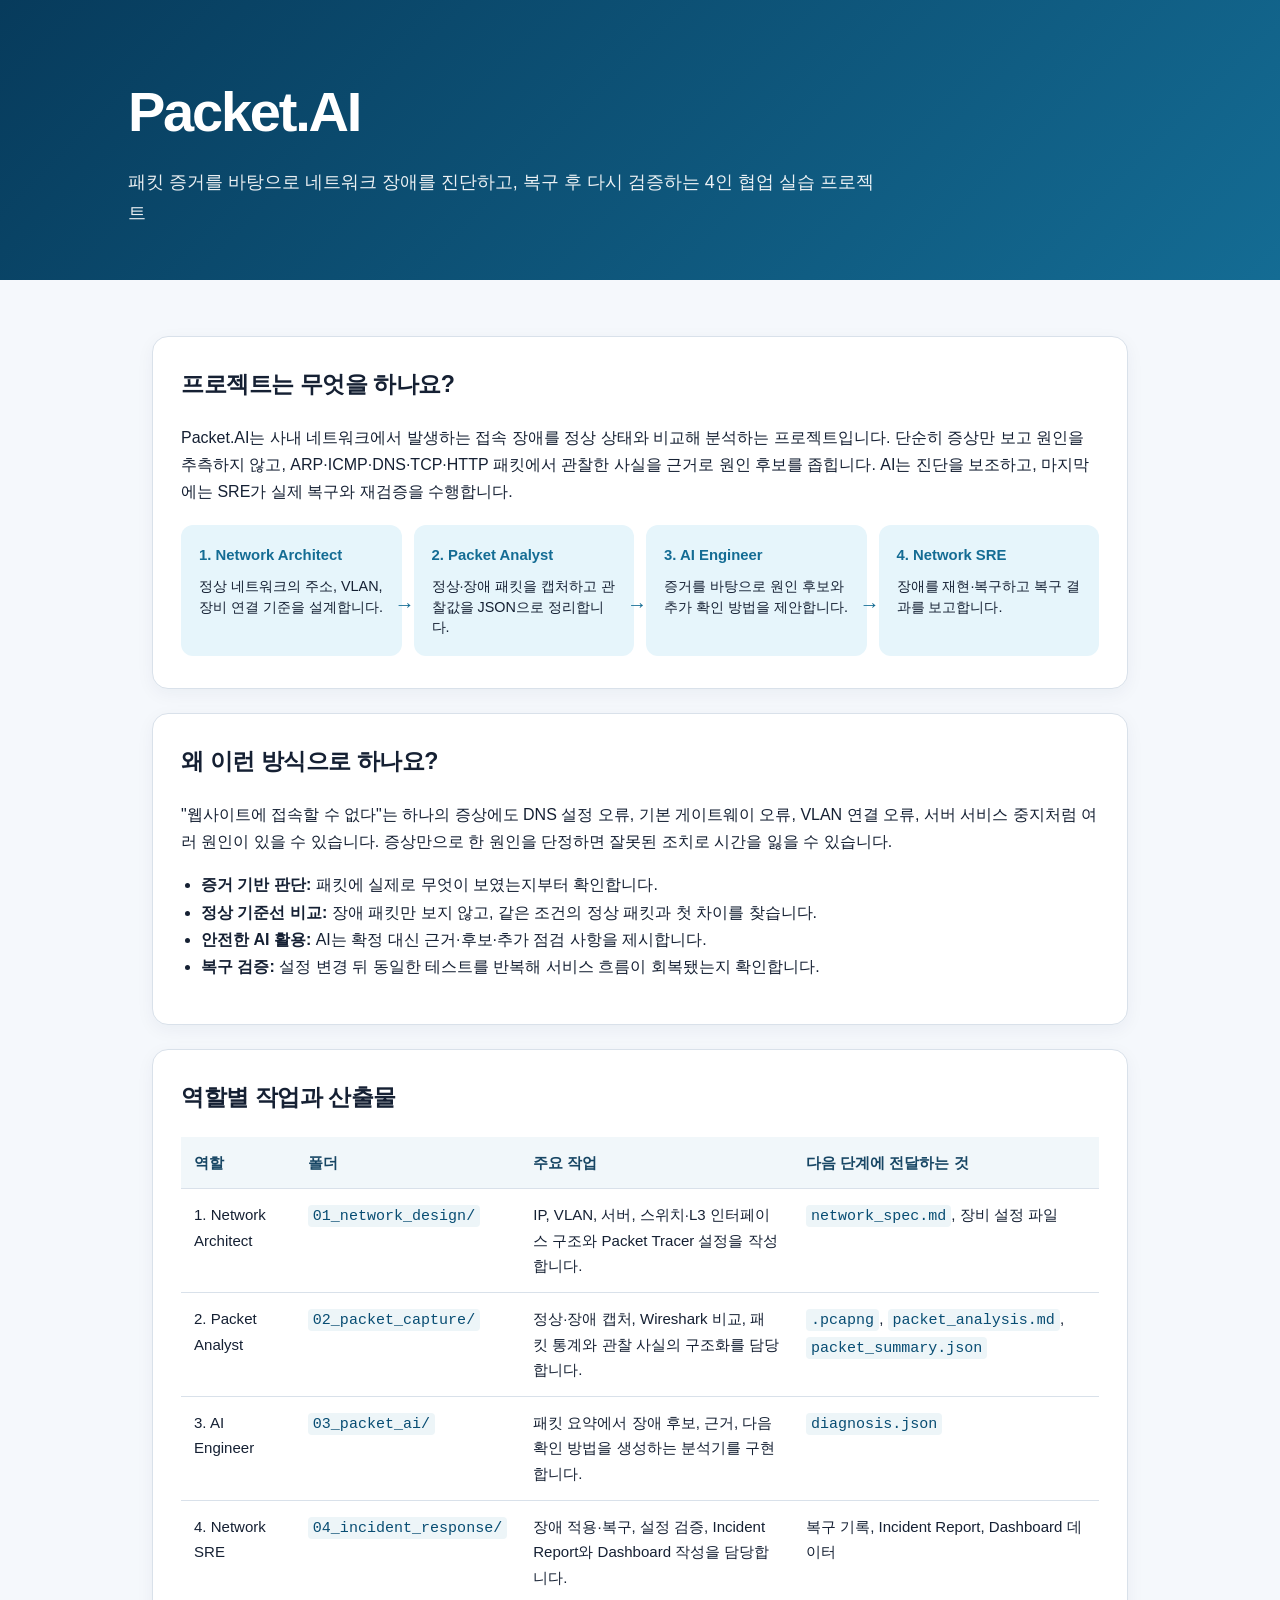
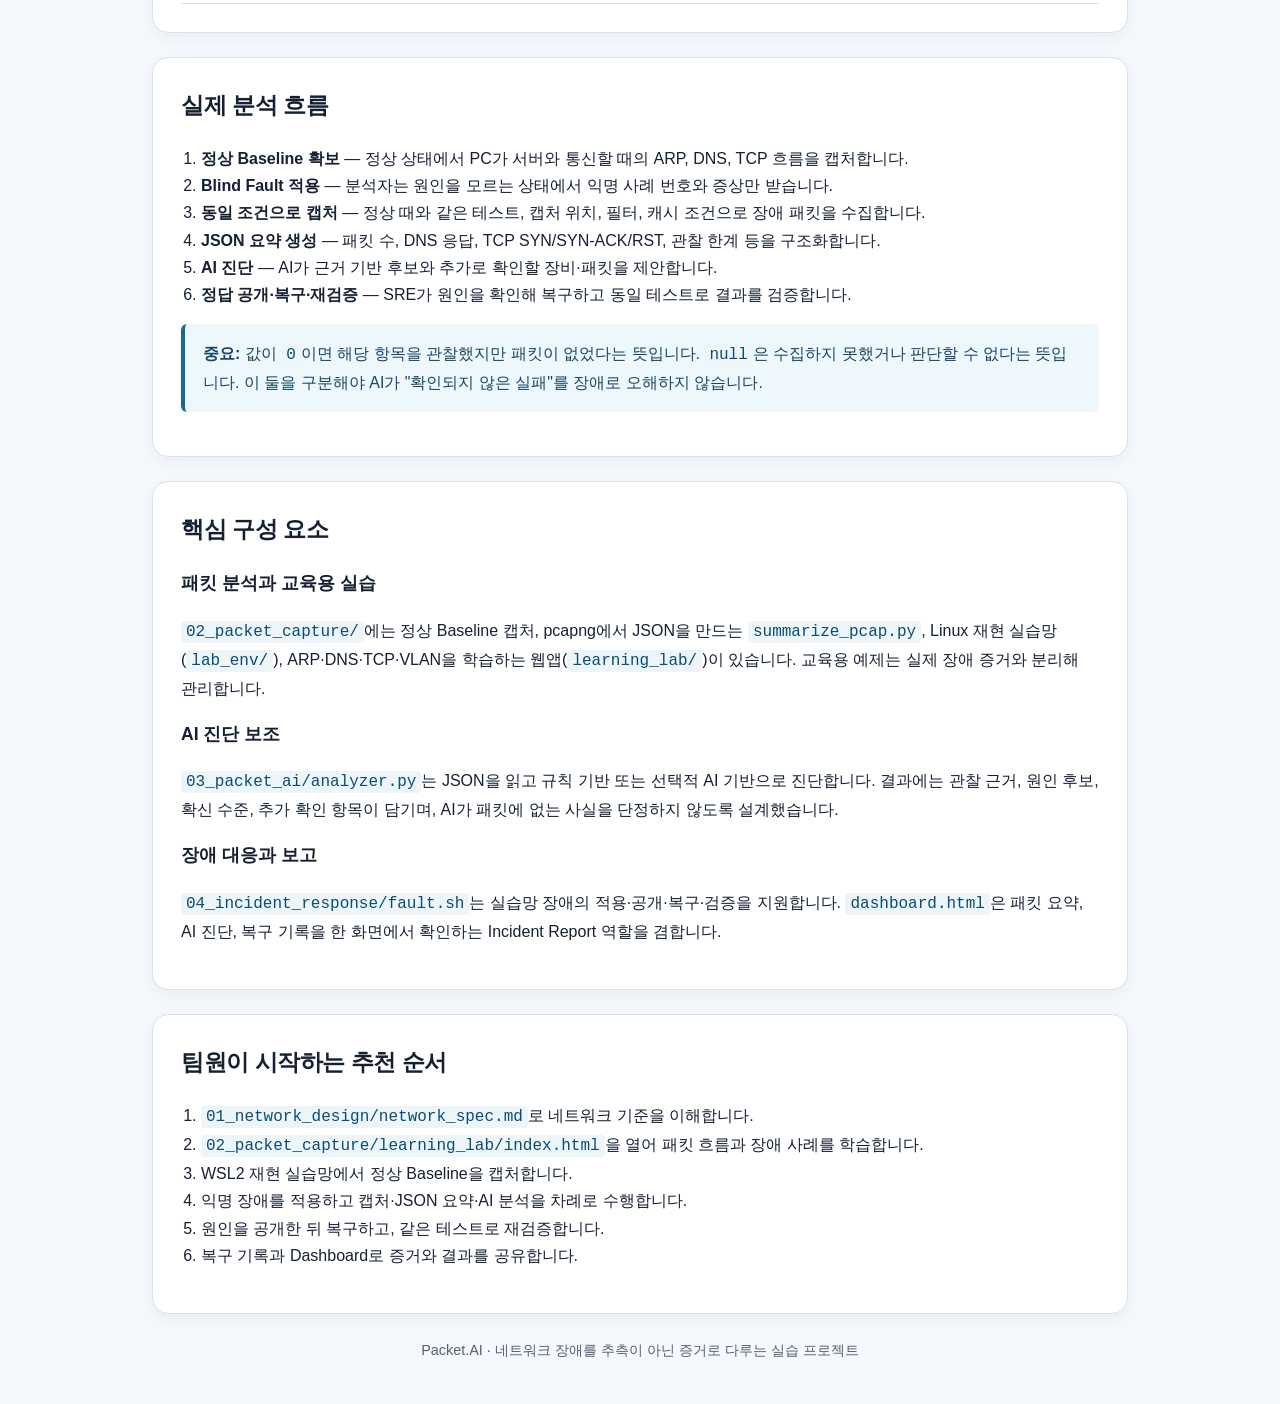
==== 프로젝트_상세_설명.html @ 5815dc3f "docs: 프로젝트 상세 안내 페이지 추가" ====
<!doctype html>
<html lang="ko">
<head>
  <meta charset="utf-8">
  <meta name="viewport" content="width=device-width, initial-scale=1">
  <title>Packet.AI 프로젝트 안내</title>
  <style>
    :root { color-scheme: light; --ink: #152033; --muted: #526174; --line: #d9e1ea; --bg: #f5f8fc; --card: #fff; --accent: #146c94; --accent-soft: #e6f5fb; }
    * { box-sizing: border-box; }
    body { margin: 0; color: var(--ink); background: var(--bg); font-family: "Noto Sans KR", "Malgun Gothic", Arial, sans-serif; line-height: 1.7; }
    header { padding: 64px 24px 52px; color: #fff; background: linear-gradient(135deg, #073b5c, #146c94); }
    header > div, main { max-width: 1024px; margin: 0 auto; }
    h1 { margin: 0 0 8px; font-size: clamp(2rem, 5vw, 3.5rem); letter-spacing: -.04em; }
    h2 { margin-top: 0; font-size: 1.45rem; letter-spacing: -.02em; }
    h3 { font-size: 1.1rem; }
    .subtitle { margin: 0; max-width: 760px; opacity: .92; font-size: 1.12rem; }
    main { padding: 32px 24px 56px; }
    section { margin: 24px 0; padding: 28px; background: var(--card); border: 1px solid var(--line); border-radius: 16px; box-shadow: 0 5px 18px rgba(24, 49, 75, .05); }
    .flow { display: grid; grid-template-columns: repeat(4, 1fr); gap: 12px; margin: 20px 0 4px; }
    .step { position: relative; min-height: 115px; padding: 18px; border-radius: 12px; background: var(--accent-soft); }
    .step strong { display: block; color: var(--accent); font-size: .93rem; }
    .step span { display: block; margin-top: 7px; font-size: .9rem; line-height: 1.45; }
    .step:not(:last-child)::after { position: absolute; top: 47%; right: -13px; z-index: 1; color: var(--accent); content: "→"; font-weight: bold; font-size: 1.25rem; }
    table { width: 100%; border-collapse: collapse; font-size: .94rem; }
    th, td { padding: 13px; border-bottom: 1px solid var(--line); text-align: left; vertical-align: top; }
    th { color: #174664; background: #f1f7fa; }
    code { padding: 2px 5px; color: #084d73; background: #edf5f8; border-radius: 4px; font-family: Consolas, monospace; }
    ol, ul { padding-left: 1.25rem; }
    .note { padding: 16px 18px; color: #174664; background: #eef8fc; border-left: 4px solid var(--accent); border-radius: 6px; }
    footer { color: var(--muted); font-size: .9rem; text-align: center; }
    @media (max-width: 720px) { .flow { grid-template-columns: 1fr 1fr; } .step:nth-child(2)::after { content: ""; } .step:nth-child(1)::after, .step:nth-child(3)::after { right: -12px; } section { padding: 22px; } th, td { padding: 9px; } }
    @media (max-width: 420px) { .flow { grid-template-columns: 1fr; } .step::after { content: "" !important; } }
  </style>
</head>
<body>
  <header>
    <div>
      <h1>Packet.AI</h1>
      <p class="subtitle">패킷 증거를 바탕으로 네트워크 장애를 진단하고, 복구 후 다시 검증하는 4인 협업 실습 프로젝트</p>
    </div>
  </header>
  <main>
    <section>
      <h2>프로젝트는 무엇을 하나요?</h2>
      <p>Packet.AI는 사내 네트워크에서 발생하는 접속 장애를 정상 상태와 비교해 분석하는 프로젝트입니다. 단순히 증상만 보고 원인을 추측하지 않고, ARP·ICMP·DNS·TCP·HTTP 패킷에서 관찰한 사실을 근거로 원인 후보를 좁힙니다. AI는 진단을 보조하고, 마지막에는 SRE가 실제 복구와 재검증을 수행합니다.</p>
      <div class="flow">
        <div class="step"><strong>1. Network Architect</strong><span>정상 네트워크의 주소, VLAN, 장비 연결 기준을 설계합니다.</span></div>
        <div class="step"><strong>2. Packet Analyst</strong><span>정상·장애 패킷을 캡처하고 관찰값을 JSON으로 정리합니다.</span></div>
        <div class="step"><strong>3. AI Engineer</strong><span>증거를 바탕으로 원인 후보와 추가 확인 방법을 제안합니다.</span></div>
        <div class="step"><strong>4. Network SRE</strong><span>장애를 재현·복구하고 복구 결과를 보고합니다.</span></div>
      </div>
    </section>

    <section>
      <h2>왜 이런 방식으로 하나요?</h2>
      <p>"웹사이트에 접속할 수 없다"는 하나의 증상에도 DNS 설정 오류, 기본 게이트웨이 오류, VLAN 연결 오류, 서버 서비스 중지처럼 여러 원인이 있을 수 있습니다. 증상만으로 한 원인을 단정하면 잘못된 조치로 시간을 잃을 수 있습니다.</p>
      <ul>
        <li><strong>증거 기반 판단:</strong> 패킷에 실제로 무엇이 보였는지부터 확인합니다.</li>
        <li><strong>정상 기준선 비교:</strong> 장애 패킷만 보지 않고, 같은 조건의 정상 패킷과 첫 차이를 찾습니다.</li>
        <li><strong>안전한 AI 활용:</strong> AI는 확정 대신 근거·후보·추가 점검 사항을 제시합니다.</li>
        <li><strong>복구 검증:</strong> 설정 변경 뒤 동일한 테스트를 반복해 서비스 흐름이 회복됐는지 확인합니다.</li>
      </ul>
    </section>

    <section>
      <h2>역할별 작업과 산출물</h2>
      <table>
        <thead><tr><th>역할</th><th>폴더</th><th>주요 작업</th><th>다음 단계에 전달하는 것</th></tr></thead>
        <tbody>
          <tr><td>1. Network Architect</td><td><code>01_network_design/</code></td><td>IP, VLAN, 서버, 스위치·L3 인터페이스 구조와 Packet Tracer 설정을 작성합니다.</td><td><code>network_spec.md</code>, 장비 설정 파일</td></tr>
          <tr><td>2. Packet Analyst</td><td><code>02_packet_capture/</code></td><td>정상·장애 캡처, Wireshark 비교, 패킷 통계와 관찰 사실의 구조화를 담당합니다.</td><td><code>.pcapng</code>, <code>packet_analysis.md</code>, <code>packet_summary.json</code></td></tr>
          <tr><td>3. AI Engineer</td><td><code>03_packet_ai/</code></td><td>패킷 요약에서 장애 후보, 근거, 다음 확인 방법을 생성하는 분석기를 구현합니다.</td><td><code>diagnosis.json</code></td></tr>
          <tr><td>4. Network SRE</td><td><code>04_incident_response/</code></td><td>장애 적용·복구, 설정 검증, Incident Report와 Dashboard 작성을 담당합니다.</td><td>복구 기록, Incident Report, Dashboard 데이터</td></tr>
        </tbody>
      </table>
    </section>

    <section>
      <h2>실제 분석 흐름</h2>
      <ol>
        <li><strong>정상 Baseline 확보</strong> — 정상 상태에서 PC가 서버와 통신할 때의 ARP, DNS, TCP 흐름을 캡처합니다.</li>
        <li><strong>Blind Fault 적용</strong> — 분석자는 원인을 모르는 상태에서 익명 사례 번호와 증상만 받습니다.</li>
        <li><strong>동일 조건으로 캡처</strong> — 정상 때와 같은 테스트, 캡처 위치, 필터, 캐시 조건으로 장애 패킷을 수집합니다.</li>
        <li><strong>JSON 요약 생성</strong> — 패킷 수, DNS 응답, TCP SYN/SYN-ACK/RST, 관찰 한계 등을 구조화합니다.</li>
        <li><strong>AI 진단</strong> — AI가 근거 기반 후보와 추가로 확인할 장비·패킷을 제안합니다.</li>
        <li><strong>정답 공개·복구·재검증</strong> — SRE가 원인을 확인해 복구하고 동일 테스트로 결과를 검증합니다.</li>
      </ol>
      <p class="note"><strong>중요:</strong> 값이 <code>0</code>이면 해당 항목을 관찰했지만 패킷이 없었다는 뜻입니다. <code>null</code>은 수집하지 못했거나 판단할 수 없다는 뜻입니다. 이 둘을 구분해야 AI가 "확인되지 않은 실패"를 장애로 오해하지 않습니다.</p>
    </section>

    <section>
      <h2>핵심 구성 요소</h2>
      <h3>패킷 분석과 교육용 실습</h3>
      <p><code>02_packet_capture/</code>에는 정상 Baseline 캡처, pcapng에서 JSON을 만드는 <code>summarize_pcap.py</code>, Linux 재현 실습망(<code>lab_env/</code>), ARP·DNS·TCP·VLAN을 학습하는 웹앱(<code>learning_lab/</code>)이 있습니다. 교육용 예제는 실제 장애 증거와 분리해 관리합니다.</p>
      <h3>AI 진단 보조</h3>
      <p><code>03_packet_ai/analyzer.py</code>는 JSON을 읽고 규칙 기반 또는 선택적 AI 기반으로 진단합니다. 결과에는 관찰 근거, 원인 후보, 확신 수준, 추가 확인 항목이 담기며, AI가 패킷에 없는 사실을 단정하지 않도록 설계했습니다.</p>
      <h3>장애 대응과 보고</h3>
      <p><code>04_incident_response/fault.sh</code>는 실습망 장애의 적용·공개·복구·검증을 지원합니다. <code>dashboard.html</code>은 패킷 요약, AI 진단, 복구 기록을 한 화면에서 확인하는 Incident Report 역할을 겸합니다.</p>
    </section>

    <section>
      <h2>팀원이 시작하는 추천 순서</h2>
      <ol>
        <li><code>01_network_design/network_spec.md</code>로 네트워크 기준을 이해합니다.</li>
        <li><code>02_packet_capture/learning_lab/index.html</code>을 열어 패킷 흐름과 장애 사례를 학습합니다.</li>
        <li>WSL2 재현 실습망에서 정상 Baseline을 캡처합니다.</li>
        <li>익명 장애를 적용하고 캡처·JSON 요약·AI 분석을 차례로 수행합니다.</li>
        <li>원인을 공개한 뒤 복구하고, 같은 테스트로 재검증합니다.</li>
        <li>복구 기록과 Dashboard로 증거와 결과를 공유합니다.</li>
      </ol>
    </section>
    <footer>Packet.AI · 네트워크 장애를 추측이 아닌 증거로 다루는 실습 프로젝트</footer>
  </main>
</body>
</html>
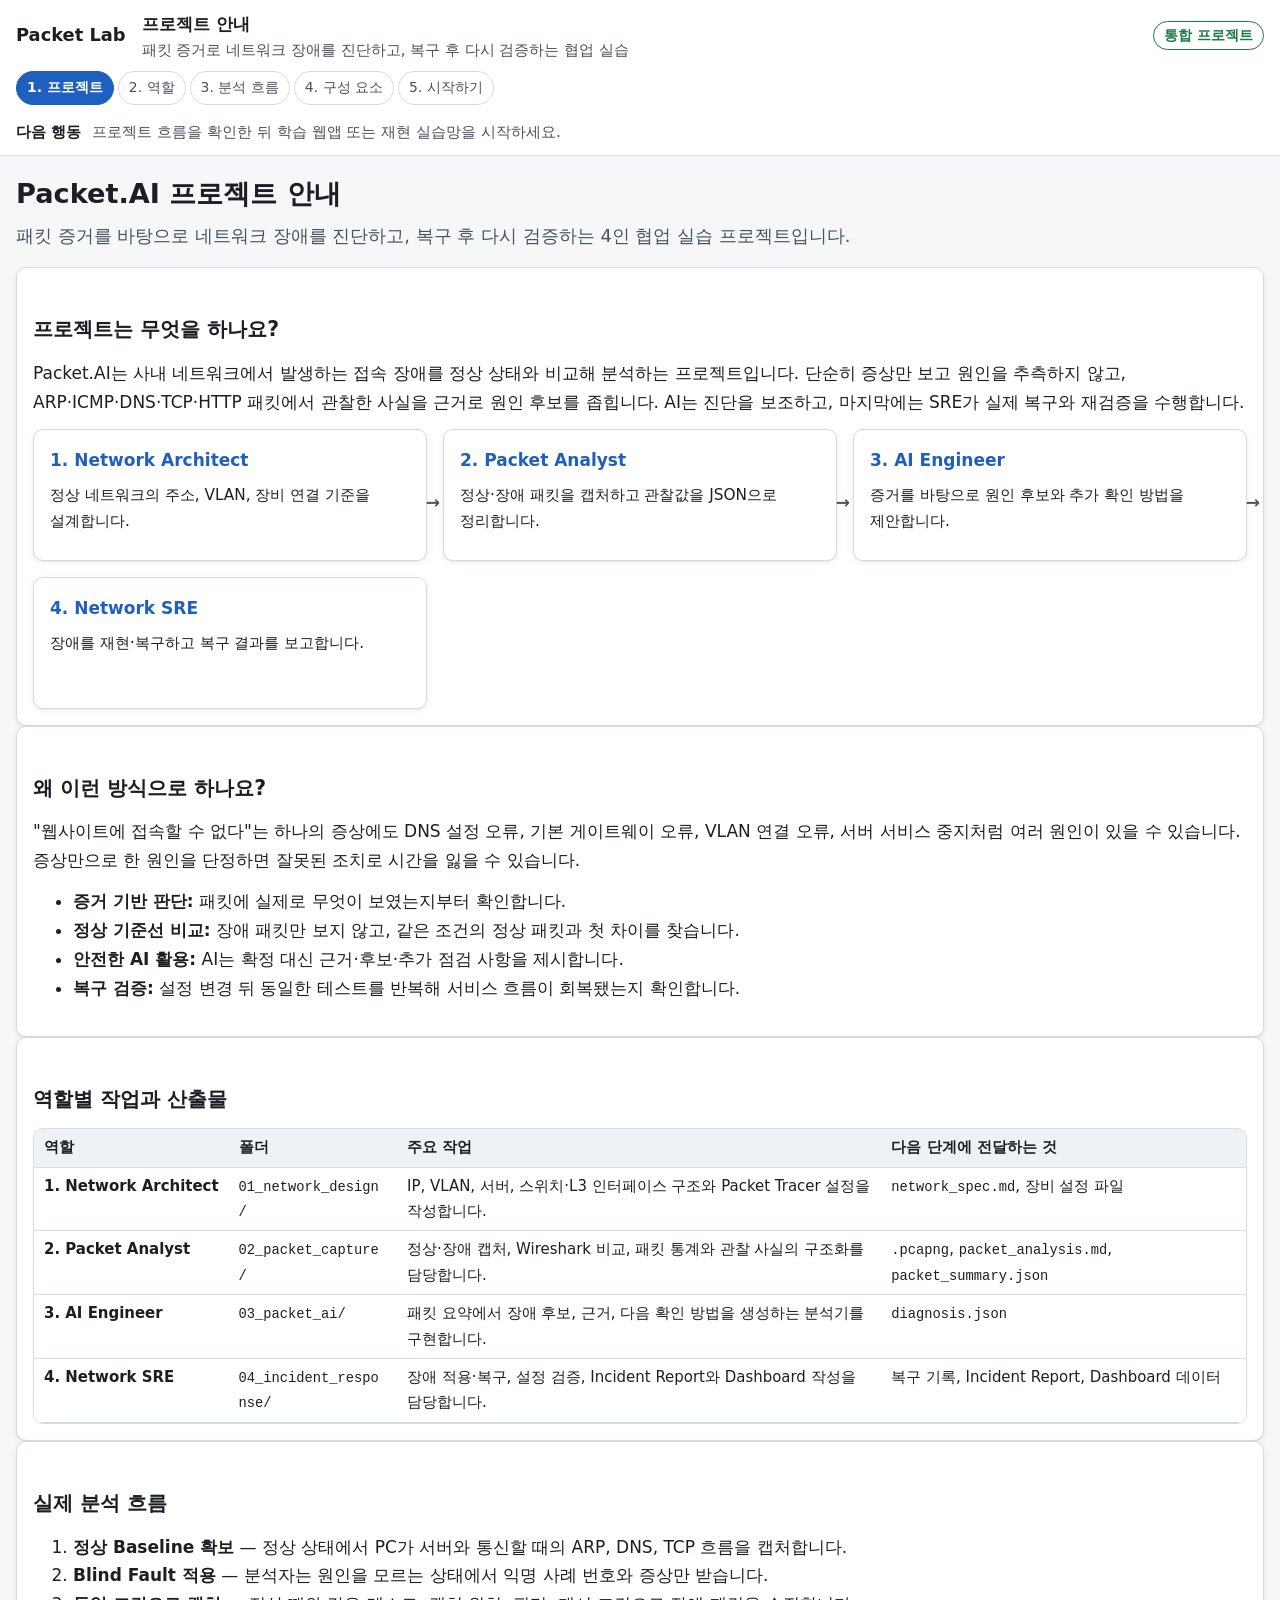
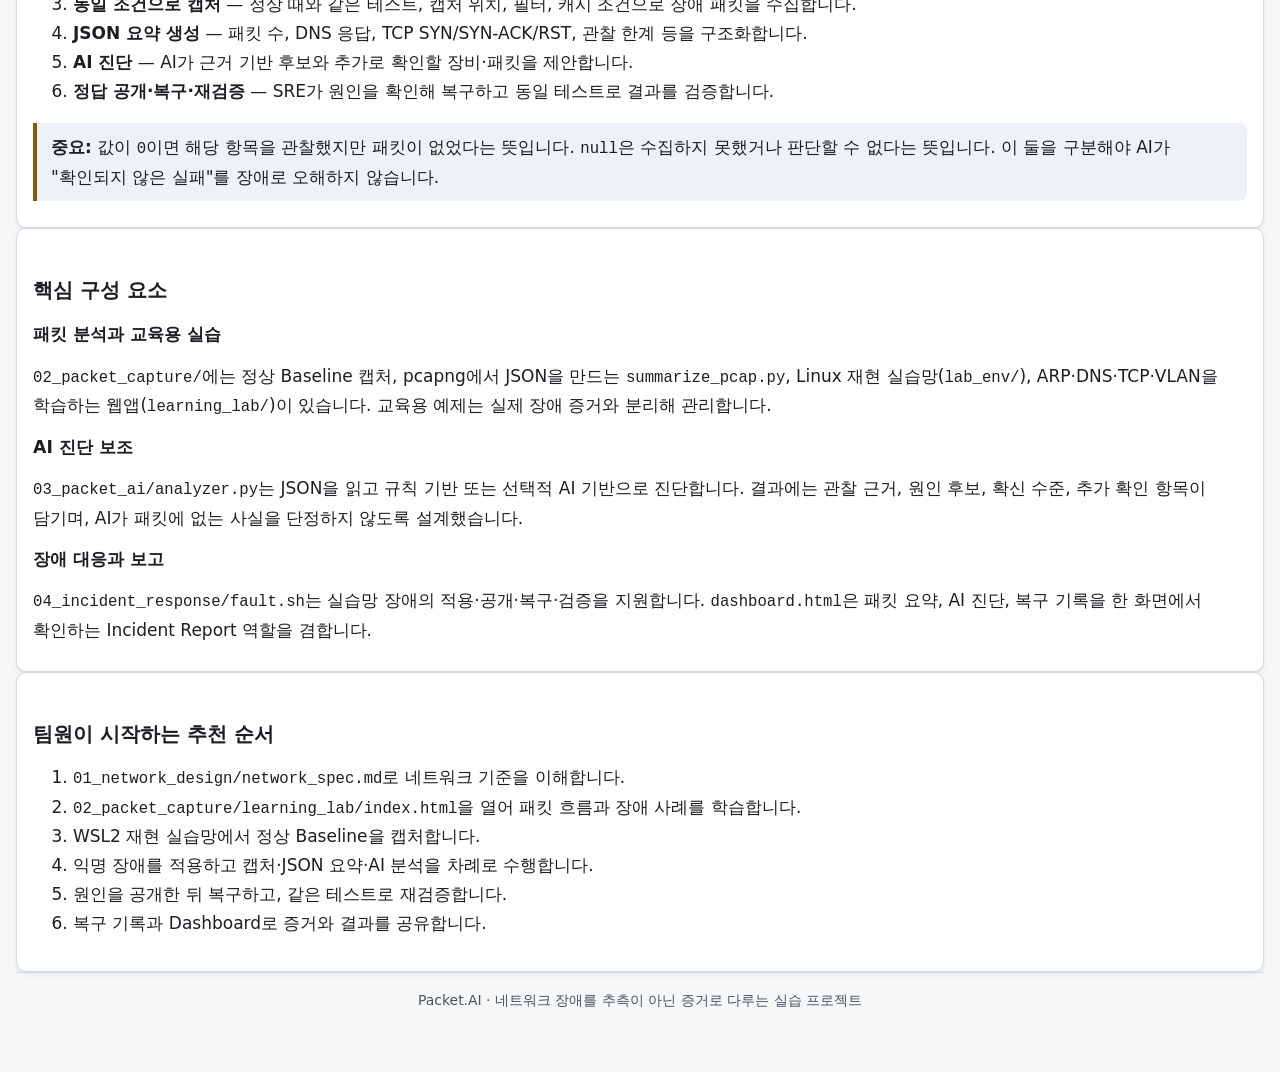
==== commit ccf9f0d9: "style: 프로젝트 안내를 Packet Lab UI와 통일" ====
--- a/프로젝트_상세_설명.html
+++ b/프로젝트_상세_설명.html
@@ -4,54 +4,59 @@
   <meta charset="utf-8">
   <meta name="viewport" content="width=device-width, initial-scale=1">
   <title>Packet.AI 프로젝트 안내</title>
+  <link rel="stylesheet" href="02_packet_capture/learning_lab/styles.css">
   <style>
-    :root { color-scheme: light; --ink: #152033; --muted: #526174; --line: #d9e1ea; --bg: #f5f8fc; --card: #fff; --accent: #146c94; --accent-soft: #e6f5fb; }
-    * { box-sizing: border-box; }
-    body { margin: 0; color: var(--ink); background: var(--bg); font-family: "Noto Sans KR", "Malgun Gothic", Arial, sans-serif; line-height: 1.7; }
-    header { padding: 64px 24px 52px; color: #fff; background: linear-gradient(135deg, #073b5c, #146c94); }
-    header > div, main { max-width: 1024px; margin: 0 auto; }
-    h1 { margin: 0 0 8px; font-size: clamp(2rem, 5vw, 3.5rem); letter-spacing: -.04em; }
-    h2 { margin-top: 0; font-size: 1.45rem; letter-spacing: -.02em; }
-    h3 { font-size: 1.1rem; }
-    .subtitle { margin: 0; max-width: 760px; opacity: .92; font-size: 1.12rem; }
-    main { padding: 32px 24px 56px; }
-    section { margin: 24px 0; padding: 28px; background: var(--card); border: 1px solid var(--line); border-radius: 16px; box-shadow: 0 5px 18px rgba(24, 49, 75, .05); }
-    .flow { display: grid; grid-template-columns: repeat(4, 1fr); gap: 12px; margin: 20px 0 4px; }
-    .step { position: relative; min-height: 115px; padding: 18px; border-radius: 12px; background: var(--accent-soft); }
-    .step strong { display: block; color: var(--accent); font-size: .93rem; }
-    .step span { display: block; margin-top: 7px; font-size: .9rem; line-height: 1.45; }
-    .step:not(:last-child)::after { position: absolute; top: 47%; right: -13px; z-index: 1; color: var(--accent); content: "→"; font-weight: bold; font-size: 1.25rem; }
-    table { width: 100%; border-collapse: collapse; font-size: .94rem; }
-    th, td { padding: 13px; border-bottom: 1px solid var(--line); text-align: left; vertical-align: top; }
-    th { color: #174664; background: #f1f7fa; }
-    code { padding: 2px 5px; color: #084d73; background: #edf5f8; border-radius: 4px; font-family: Consolas, monospace; }
-    ol, ul { padding-left: 1.25rem; }
-    .note { padding: 16px 18px; color: #174664; background: #eef8fc; border-left: 4px solid var(--accent); border-radius: 6px; }
-    footer { color: var(--muted); font-size: .9rem; text-align: center; }
-    @media (max-width: 720px) { .flow { grid-template-columns: 1fr 1fr; } .step:nth-child(2)::after { content: ""; } .step:nth-child(1)::after, .step:nth-child(3)::after { right: -12px; } section { padding: 22px; } th, td { padding: 9px; } }
-    @media (max-width: 420px) { .flow { grid-template-columns: 1fr; } .step::after { content: "" !important; } }
+    .project-hero { margin-bottom: 16px; }
+    .project-hero h1 { margin-top: 0; }
+    .flow-card { position: relative; min-height: 132px; }
+    .flow-card strong { display: block; margin-bottom: 8px; color: var(--accent); }
+    .flow-card p { margin: 0; font-size: .9rem; }
+    .flow-card:not(:last-child)::after { content: "→"; position: absolute; right: -14px; top: 45%; z-index: 2; color: var(--ink-2); font-weight: 800; }
+    .project-table th { position: static; }
+    .project-table td:first-child { white-space: nowrap; font-weight: 700; }
+    .project-footer { text-align: center; }
+    @media (max-width: 800px) { .flow-card:not(:last-child)::after { display: none; } .project-table td:first-child { white-space: normal; } }
   </style>
 </head>
 <body>
-  <header>
-    <div>
-      <h1>Packet.AI</h1>
-      <p class="subtitle">패킷 증거를 바탕으로 네트워크 장애를 진단하고, 복구 후 다시 검증하는 4인 협업 실습 프로젝트</p>
+  <a class="skip" href="#main">본문으로 건너뛰기</a>
+  <header class="topbar">
+    <div class="topbar-inner">
+      <a class="brand" href="#main">Packet Lab</a>
+      <div class="unit">
+        <div class="unit-title">프로젝트 안내</div>
+        <div class="unit-goal">패킷 증거로 네트워크 장애를 진단하고, 복구 후 다시 검증하는 협업 실습</div>
+      </div>
+      <div class="top-tools"><span class="badge badge-real">통합 프로젝트</span></div>
     </div>
+    <nav class="flow-nav" aria-label="프로젝트 안내 목차">
+      <ol>
+        <li><a href="#overview" aria-current="page">프로젝트</a></li>
+        <li><a href="#roles">역할</a></li>
+        <li><a href="#process">분석 흐름</a></li>
+        <li><a href="#components">구성 요소</a></li>
+        <li><a href="#start">시작하기</a></li>
+      </ol>
+    </nav>
+    <div class="next-action"><strong>다음 행동</strong> <span>프로젝트 흐름을 확인한 뒤 학습 웹앱 또는 재현 실습망을 시작하세요.</span></div>
   </header>
-  <main>
-    <section>
+  <main id="main" tabindex="-1">
+    <section id="overview" class="project-hero">
+      <h1>Packet.AI 프로젝트 안내</h1>
+      <p class="lead">패킷 증거를 바탕으로 네트워크 장애를 진단하고, 복구 후 다시 검증하는 4인 협업 실습 프로젝트입니다.</p>
+    </section>
+    <section class="card stack">
       <h2>프로젝트는 무엇을 하나요?</h2>
       <p>Packet.AI는 사내 네트워크에서 발생하는 접속 장애를 정상 상태와 비교해 분석하는 프로젝트입니다. 단순히 증상만 보고 원인을 추측하지 않고, ARP·ICMP·DNS·TCP·HTTP 패킷에서 관찰한 사실을 근거로 원인 후보를 좁힙니다. AI는 진단을 보조하고, 마지막에는 SRE가 실제 복구와 재검증을 수행합니다.</p>
-      <div class="flow">
-        <div class="step"><strong>1. Network Architect</strong><span>정상 네트워크의 주소, VLAN, 장비 연결 기준을 설계합니다.</span></div>
-        <div class="step"><strong>2. Packet Analyst</strong><span>정상·장애 패킷을 캡처하고 관찰값을 JSON으로 정리합니다.</span></div>
-        <div class="step"><strong>3. AI Engineer</strong><span>증거를 바탕으로 원인 후보와 추가 확인 방법을 제안합니다.</span></div>
-        <div class="step"><strong>4. Network SRE</strong><span>장애를 재현·복구하고 복구 결과를 보고합니다.</span></div>
+      <div class="grid grid-2">
+        <div class="card flow-card"><strong>1. Network Architect</strong><p>정상 네트워크의 주소, VLAN, 장비 연결 기준을 설계합니다.</p></div>
+        <div class="card flow-card"><strong>2. Packet Analyst</strong><p>정상·장애 패킷을 캡처하고 관찰값을 JSON으로 정리합니다.</p></div>
+        <div class="card flow-card"><strong>3. AI Engineer</strong><p>증거를 바탕으로 원인 후보와 추가 확인 방법을 제안합니다.</p></div>
+        <div class="card flow-card"><strong>4. Network SRE</strong><p>장애를 재현·복구하고 복구 결과를 보고합니다.</p></div>
       </div>
     </section>
 
-    <section>
+    <section class="card stack">
       <h2>왜 이런 방식으로 하나요?</h2>
       <p>"웹사이트에 접속할 수 없다"는 하나의 증상에도 DNS 설정 오류, 기본 게이트웨이 오류, VLAN 연결 오류, 서버 서비스 중지처럼 여러 원인이 있을 수 있습니다. 증상만으로 한 원인을 단정하면 잘못된 조치로 시간을 잃을 수 있습니다.</p>
       <ul>
@@ -62,9 +67,9 @@
       </ul>
     </section>
 
-    <section>
+    <section id="roles" class="card stack">
       <h2>역할별 작업과 산출물</h2>
-      <table>
+      <div class="table-wrap"><table class="project-table">
         <thead><tr><th>역할</th><th>폴더</th><th>주요 작업</th><th>다음 단계에 전달하는 것</th></tr></thead>
         <tbody>
           <tr><td>1. Network Architect</td><td><code>01_network_design/</code></td><td>IP, VLAN, 서버, 스위치·L3 인터페이스 구조와 Packet Tracer 설정을 작성합니다.</td><td><code>network_spec.md</code>, 장비 설정 파일</td></tr>
@@ -72,10 +77,10 @@
           <tr><td>3. AI Engineer</td><td><code>03_packet_ai/</code></td><td>패킷 요약에서 장애 후보, 근거, 다음 확인 방법을 생성하는 분석기를 구현합니다.</td><td><code>diagnosis.json</code></td></tr>
           <tr><td>4. Network SRE</td><td><code>04_incident_response/</code></td><td>장애 적용·복구, 설정 검증, Incident Report와 Dashboard 작성을 담당합니다.</td><td>복구 기록, Incident Report, Dashboard 데이터</td></tr>
         </tbody>
-      </table>
+      </table></div>
     </section>
 
-    <section>
+    <section id="process" class="card stack">
       <h2>실제 분석 흐름</h2>
       <ol>
         <li><strong>정상 Baseline 확보</strong> — 정상 상태에서 PC가 서버와 통신할 때의 ARP, DNS, TCP 흐름을 캡처합니다.</li>
@@ -85,10 +90,10 @@
         <li><strong>AI 진단</strong> — AI가 근거 기반 후보와 추가로 확인할 장비·패킷을 제안합니다.</li>
         <li><strong>정답 공개·복구·재검증</strong> — SRE가 원인을 확인해 복구하고 동일 테스트로 결과를 검증합니다.</li>
       </ol>
-      <p class="note"><strong>중요:</strong> 값이 <code>0</code>이면 해당 항목을 관찰했지만 패킷이 없었다는 뜻입니다. <code>null</code>은 수집하지 못했거나 판단할 수 없다는 뜻입니다. 이 둘을 구분해야 AI가 "확인되지 않은 실패"를 장애로 오해하지 않습니다.</p>
+      <p class="callout warn"><strong>중요:</strong> 값이 <code>0</code>이면 해당 항목을 관찰했지만 패킷이 없었다는 뜻입니다. <code>null</code>은 수집하지 못했거나 판단할 수 없다는 뜻입니다. 이 둘을 구분해야 AI가 "확인되지 않은 실패"를 장애로 오해하지 않습니다.</p>
     </section>
 
-    <section>
+    <section id="components" class="card stack">
       <h2>핵심 구성 요소</h2>
       <h3>패킷 분석과 교육용 실습</h3>
       <p><code>02_packet_capture/</code>에는 정상 Baseline 캡처, pcapng에서 JSON을 만드는 <code>summarize_pcap.py</code>, Linux 재현 실습망(<code>lab_env/</code>), ARP·DNS·TCP·VLAN을 학습하는 웹앱(<code>learning_lab/</code>)이 있습니다. 교육용 예제는 실제 장애 증거와 분리해 관리합니다.</p>
@@ -98,7 +103,7 @@
       <p><code>04_incident_response/fault.sh</code>는 실습망 장애의 적용·공개·복구·검증을 지원합니다. <code>dashboard.html</code>은 패킷 요약, AI 진단, 복구 기록을 한 화면에서 확인하는 Incident Report 역할을 겸합니다.</p>
     </section>
 
-    <section>
+    <section id="start" class="card stack">
       <h2>팀원이 시작하는 추천 순서</h2>
       <ol>
         <li><code>01_network_design/network_spec.md</code>로 네트워크 기준을 이해합니다.</li>
@@ -109,7 +114,7 @@
         <li>복구 기록과 Dashboard로 증거와 결과를 공유합니다.</li>
       </ol>
     </section>
-    <footer>Packet.AI · 네트워크 장애를 추측이 아닌 증거로 다루는 실습 프로젝트</footer>
+    <footer class="foot project-footer">Packet.AI · 네트워크 장애를 추측이 아닌 증거로 다루는 실습 프로젝트</footer>
   </main>
 </body>
 </html>
--- a/02_packet_capture/learning_lab/styles.css
+++ b/02_packet_capture/learning_lab/styles.css
@@ -0,0 +1,178 @@
+:root {
+  --bg: #f6f7f9; --surface: #ffffff; --surface-2: #eef1f5; --ink: #1b1f24; --ink-2: #4a5360; --line: #d5dbe3;
+  --accent: #1f5fbf; --accent-ink: #ffffff; --focus: #ff9d00;
+  --ok: #1d7a46; --bad: #b3261e; --warn: #8a5a00; --hl: #fff3c4; --hl-line: #e0b400;
+  --arp: #b86e00; --icmp: #1f5fbf; --dns: #7b3fb3; --tcp: #0f7b77; --http: #2f7d1f;
+  --vlan10: #1f5fbf; --vlan20: #1d7a46; --trunk: #b86e00;
+  --radius: 10px; --shadow: 0 1px 2px rgba(0,0,0,.06), 0 2px 8px rgba(0,0,0,.05);
+  --font: "Pretendard", "Apple SD Gothic Neo", "Malgun Gothic", "Noto Sans KR", system-ui, sans-serif;
+  --mono: ui-monospace, "SF Mono", Consolas, "D2Coding", monospace;
+}
+@media (prefers-color-scheme: dark) {
+  :root:not([data-theme="light"]) {
+    --bg: #111418; --surface: #1a1f25; --surface-2: #232a32; --ink: #e8ecf1; --ink-2: #aab4c0; --line: #36404b;
+    --accent: #6ea8ff; --accent-ink: #0b1220; --ok: #5cc98a; --bad: #ff8a80; --warn: #f0c060; --hl: #3a3217; --hl-line: #c9a227;
+    --arp: #f0a640; --icmp: #6ea8ff; --dns: #c39bf0; --tcp: #4fd1c5; --http: #8fd46f; --vlan10: #6ea8ff; --vlan20: #5cc98a; --trunk: #f0a640;
+  }
+}
+:root[data-theme="dark"] {
+  --bg: #111418; --surface: #1a1f25; --surface-2: #232a32; --ink: #e8ecf1; --ink-2: #aab4c0; --line: #36404b;
+  --accent: #6ea8ff; --accent-ink: #0b1220; --ok: #5cc98a; --bad: #ff8a80; --warn: #f0c060; --hl: #3a3217; --hl-line: #c9a227;
+  --arp: #f0a640; --icmp: #6ea8ff; --dns: #c39bf0; --tcp: #4fd1c5; --http: #8fd46f; --vlan10: #6ea8ff; --vlan20: #5cc98a; --trunk: #f0a640;
+}
+* { box-sizing: border-box; }
+html { font-size: 17px; }
+body { margin: 0; background: var(--bg); color: var(--ink); font-family: var(--font); line-height: 1.7; word-break: keep-all; overflow-wrap: anywhere; }
+a { color: var(--accent); }
+code, .mono { font-family: var(--mono); font-size: .92em; }
+:focus-visible { outline: 3px solid var(--focus); outline-offset: 2px; }
+.skip { position: absolute; left: -999px; top: 0; background: var(--surface); padding: 8px 12px; z-index: 10; }
+.skip:focus { left: 8px; }
+
+.topbar { background: var(--surface); border-bottom: 1px solid var(--line); position: sticky; top: 0; z-index: 5; }
+.topbar-inner { display: flex; gap: 16px; align-items: center; padding: 10px 16px; max-width: 1280px; margin: 0 auto; flex-wrap: wrap; }
+.brand { font-weight: 800; text-decoration: none; color: var(--ink); font-size: 1.05rem; }
+.unit { flex: 1 1 320px; min-width: 0; }
+.unit-title { font-weight: 700; }
+.unit-goal { color: var(--ink-2); font-size: .88rem; line-height: 1.5; }
+.top-tools { display: flex; gap: 12px; align-items: center; flex-wrap: wrap; }
+.motion-toggle { font-size: .85rem; color: var(--ink-2); display: flex; gap: 6px; align-items: center; }
+.flow-nav { max-width: 1280px; margin: 0 auto; padding: 0 16px 8px; display: flex; gap: 12px; align-items: center; overflow-x: auto; }
+.flow-nav ol { display: flex; gap: 4px; list-style: none; margin: 0; padding: 0; counter-reset: s; }
+.flow-nav li a { display: block; white-space: nowrap; padding: 4px 10px; border-radius: 999px; font-size: .82rem; color: var(--ink-2); text-decoration: none; border: 1px solid var(--line); }
+.flow-nav li a::before { counter-increment: s; content: counter(s) ". "; }
+.flow-nav li a[aria-current="page"] { background: var(--accent); color: var(--accent-ink); border-color: var(--accent); font-weight: 700; }
+.demo-link { white-space: nowrap; font-size: .82rem; font-weight: 700; }
+.next-action { max-width: 1280px; margin: 0 auto; padding: 6px 16px 10px; font-size: .9rem; color: var(--ink-2); }
+.next-action strong { color: var(--ink); margin-right: 6px; }
+
+main { max-width: 1280px; margin: 0 auto; padding: 20px 16px 48px; }
+main:focus { outline: none; }
+h1 { font-size: 1.6rem; line-height: 1.35; margin: 0 0 8px; }
+h2 { font-size: 1.2rem; margin: 28px 0 10px; }
+h3 { font-size: 1.02rem; margin: 18px 0 6px; }
+p { margin: 6px 0 10px; }
+.lead { font-size: 1.05rem; color: var(--ink-2); max-width: 60em; }
+.muted { color: var(--ink-2); }
+.small { font-size: .86rem; }
+
+.card { background: var(--surface); border: 1px solid var(--line); border-radius: var(--radius); padding: 16px; box-shadow: var(--shadow); }
+.grid { display: grid; gap: 16px; }
+.grid-2 { grid-template-columns: repeat(auto-fit, minmax(320px, 1fr)); }
+.grid-3 { grid-template-columns: repeat(auto-fit, minmax(240px, 1fr)); }
+.stack > * + * { margin-top: 12px; }
+
+.btn { font: inherit; font-size: .95rem; border: 1px solid var(--line); background: var(--surface); color: var(--ink); padding: 8px 14px; border-radius: 8px; cursor: pointer; line-height: 1.3; }
+.btn:hover { background: var(--surface-2); }
+.btn[disabled] { opacity: .45; cursor: not-allowed; }
+.btn-primary { background: var(--accent); color: var(--accent-ink); border-color: var(--accent); font-weight: 700; }
+.btn-primary:hover { filter: brightness(1.08); background: var(--accent); }
+.btn-big { padding: 14px 18px; font-size: 1.02rem; text-align: left; }
+.btn-row { display: flex; gap: 8px; flex-wrap: wrap; align-items: center; }
+select, input[type=text], textarea { font: inherit; font-size: .95rem; background: var(--surface); color: var(--ink); border: 1px solid var(--line); border-radius: 8px; padding: 7px 10px; max-width: 100%; }
+textarea { width: 100%; min-height: 96px; }
+label.field { display: block; margin: 8px 0; }
+label.field > span { display: block; font-weight: 600; font-size: .9rem; }
+
+.badge { display: inline-block; padding: 2px 10px; border-radius: 999px; font-size: .8rem; font-weight: 700; border: 1px solid currentColor; white-space: nowrap; }
+.badge-example { color: var(--warn); }
+.badge-real { color: var(--ok); }
+.badge-pt { color: var(--dns); }
+.tag { display: inline-block; font-size: .78rem; padding: 0 8px; border-radius: 6px; background: var(--surface-2); color: var(--ink-2); margin-right: 4px; }
+.proto { display: inline-block; min-width: 3.6em; text-align: center; font-weight: 700; font-size: .78rem; border-radius: 6px; padding: 0 6px; border: 1.5px solid currentColor; }
+.p-ARP { color: var(--arp); } .p-ICMP { color: var(--icmp); } .p-DNS { color: var(--dns); } .p-TCP { color: var(--tcp); } .p-HTTP { color: var(--http); }
+.ok { color: var(--ok); font-weight: 700; } .bad { color: var(--bad); font-weight: 700; } .warn { color: var(--warn); font-weight: 700; }
+
+.callout { border-left: 4px solid var(--accent); background: var(--surface-2); padding: 10px 14px; border-radius: 0 8px 8px 0; margin: 10px 0; }
+.callout.warn { border-color: var(--warn); color: var(--ink); font-weight: normal; }
+.callout.bad { border-color: var(--bad); color: var(--ink); font-weight: normal; }
+.callout.ok { border-color: var(--ok); color: var(--ink); font-weight: normal; }
+.fact { border-left: 4px solid var(--ok); }
+.guess { border-left: 4px dashed var(--warn); }
+
+/* player */
+.player { display: grid; gap: 14px; grid-template-columns: minmax(0, 1.1fr) minmax(0, 1fr); grid-template-areas: "topo explain" "controls controls" "table table" "detail detail"; }
+.player .topo { grid-area: topo; }
+.player .explain { grid-area: explain; }
+.player .controls { grid-area: controls; }
+.player .table-wrap { grid-area: table; }
+.player .detail { grid-area: detail; }
+.player.compact { grid-template-columns: 1fr; grid-template-areas: "topo" "controls" "explain" "table" "detail"; }
+@media (max-width: 900px) { .player { grid-template-columns: 1fr; grid-template-areas: "topo" "controls" "explain" "table" "detail"; } }
+.topo svg { width: 100%; height: auto; display: block; }
+.topo .node rect { fill: var(--surface); stroke: var(--line); stroke-width: 1.5; }
+.topo .node text { fill: var(--ink); font-size: 12px; font-family: var(--font); }
+.topo .node .sub { fill: var(--ink-2); font-size: 10.5px; }
+.topo .node { cursor: pointer; }
+.topo .node:focus { outline: none; }
+.topo .node:focus-visible rect { stroke: var(--focus); stroke-width: 3; }
+.topo .node.on rect { stroke: var(--accent); stroke-width: 3; }
+.topo .node.cp rect { stroke-dasharray: 5 3; }
+.topo .link { stroke: var(--line); stroke-width: 3; }
+.topo .link.trunk { stroke: var(--trunk); stroke-dasharray: 7 4; opacity: .7; }
+.topo .link.on { stroke: var(--accent); stroke-width: 6; opacity: 1; stroke-dasharray: none; }
+.topo .marker { fill: var(--accent); transition: transform .6s ease; transform-box: view-box; }
+.topo .marker-label { font-size: 11px; font-weight: 700; fill: var(--accent-ink); font-family: var(--font); }
+.topo .legend { font-size: 10.5px; fill: var(--ink-2); font-family: var(--font); }
+.explain h3 { margin-top: 0; }
+.explain .layer { margin: 8px 0; }
+.explain .layer b { display: block; font-size: .82rem; color: var(--ink-2); }
+.controls { display: flex; flex-wrap: wrap; gap: 8px; align-items: center; }
+.controls .pos { font-weight: 700; margin-left: 4px; }
+.table-wrap { overflow-x: auto; border: 1px solid var(--line); border-radius: var(--radius); background: var(--surface); }
+.table-wrap:focus-visible { outline: 3px solid var(--focus); }
+table { border-collapse: collapse; width: 100%; font-size: .88rem; }
+th, td { text-align: left; padding: 6px 10px; border-bottom: 1px solid var(--line); vertical-align: top; }
+th { background: var(--surface-2); font-weight: 700; position: sticky; top: 0; white-space: nowrap; }
+table.pkts td { white-space: nowrap; }
+table.pkts td.info { white-space: normal; min-width: 18em; }
+tr.pkt { cursor: pointer; }
+tr.pkt:hover td { background: var(--surface-2); }
+tr.pkt.future td { color: var(--ink-2); opacity: .55; }
+tr.pkt.current td { background: var(--hl); box-shadow: inset 4px 0 0 var(--hl-line); }
+tr.pkt.diff td { box-shadow: inset 4px 0 0 var(--bad); }
+.kv { display: grid; grid-template-columns: max-content 1fr; gap: 2px 12px; font-size: .88rem; }
+.kv dt { color: var(--ink-2); font-family: var(--mono); }
+.kv dd { margin: 0; font-family: var(--mono); overflow-wrap: anywhere; }
+.term { background: var(--surface-2); border-radius: 8px; padding: 8px 12px; font-size: .88rem; margin: 6px 0; }
+.term b { margin-right: 6px; }
+
+.cmp-cols { display: grid; gap: 16px; grid-template-columns: 1fr 1fr; }
+@media (max-width: 900px) { .cmp-cols { grid-template-columns: 1fr; } }
+.col-title { font-weight: 800; display: flex; gap: 8px; align-items: center; }
+
+.steps-line { display: flex; gap: 6px; flex-wrap: wrap; list-style: none; padding: 0; margin: 8px 0 14px; }
+.steps-line li { font-size: .82rem; padding: 3px 10px; border-radius: 999px; border: 1px solid var(--line); color: var(--ink-2); }
+.steps-line li.done { color: var(--ok); border-color: var(--ok); }
+.steps-line li.done::before { content: "✓ "; }
+.steps-line li.now { background: var(--accent); color: var(--accent-ink); border-color: var(--accent); font-weight: 700; }
+
+.console { font-family: var(--mono); font-size: .85rem; background: #0d1117; color: #d7e0ea; border-radius: 8px; padding: 10px 12px; white-space: pre-wrap; overflow-x: auto; }
+.log-item { border: 1px solid var(--line); border-radius: 8px; padding: 8px 12px; background: var(--surface); }
+.log-item.sel { border-color: var(--accent); box-shadow: 0 0 0 2px var(--accent) inset; }
+.pipeline { display: flex; gap: 8px; flex-wrap: wrap; align-items: stretch; }
+.pipe { flex: 1 1 150px; border: 1px solid var(--line); border-radius: 8px; padding: 10px; background: var(--surface); font-size: .88rem; }
+.pipe.me { border: 2px solid var(--accent); }
+.pipe-arrow { align-self: center; font-weight: 700; color: var(--ink-2); }
+.json-lines { font-family: var(--mono); font-size: .84rem; background: var(--surface); border: 1px solid var(--line); border-radius: 8px; padding: 8px 0; overflow-x: auto; }
+.json-lines div { padding: 0 12px; white-space: pre; }
+.json-lines div.hl { background: var(--hl); box-shadow: inset 4px 0 0 var(--hl-line); }
+.check-list { list-style: none; padding: 0; }
+.check-list li { margin: 4px 0; }
+details { border: 1px solid var(--line); border-radius: 8px; padding: 8px 12px; background: var(--surface); margin: 8px 0; }
+details summary { cursor: pointer; font-weight: 700; }
+.hidden { display: none !important; }
+.foot { max-width: 1280px; margin: 0 auto; padding: 16px; font-size: .82rem; color: var(--ink-2); border-top: 1px solid var(--line); }
+
+.reduce-motion *, .reduce-motion *::before, .reduce-motion *::after { transition: none !important; animation: none !important; scroll-behavior: auto !important; }
+@media (prefers-reduced-motion: reduce) { *, *::before, *::after { transition: none !important; animation: none !important; } }
+@media print { .topbar, .controls, .foot { display: none; } }
+
+/* 작은 화면: 헤더 고정 해제, 토폴로지는 읽을 수 있는 크기를 유지하고 가로 스크롤 */
+@media (max-width: 700px) {
+  .topbar { position: static; }
+  .topo { overflow-x: auto; }
+  .topo svg { min-width: 620px; }
+  .topo::after { content: "← 좌우로 밀어서 전체 토폴로지 보기 →"; display: block; font-size: .78rem; color: var(--ink-2); text-align: center; }
+  h1 { font-size: 1.35rem; }
+}
